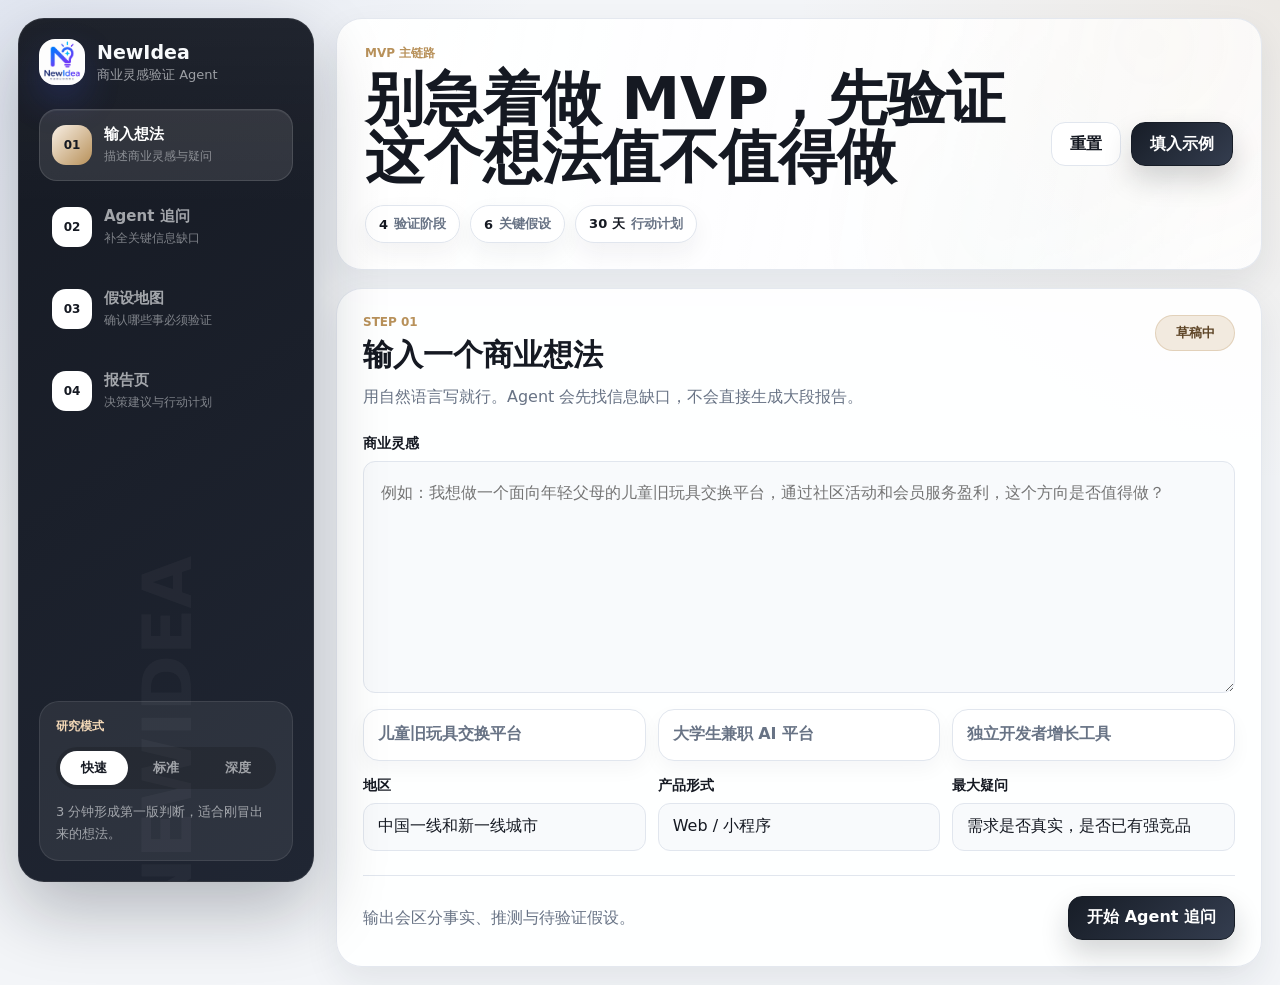
==== app.html @ b66b44ef "Initial NewIdea web MVP" ====
<!doctype html>
<html lang="zh-CN">
  <head>
    <meta charset="utf-8" />
    <meta name="viewport" content="width=device-width, initial-scale=1" />
    <title>NewIdea Validation Workspace</title>
    <link rel="icon" type="image/png" href="./assets/images/newidea-logo.png" />
    <link rel="stylesheet" href="./styles.css" />
  </head>
  <body>
    <div class="app-shell">
      <aside class="sidebar" aria-label="项目导航">
        <div class="brand">
          <div class="brand-mark" aria-hidden="true">
            <img src="./assets/images/newidea-logo.png" alt="" />
          </div>
          <div>
            <p class="brand-name">NewIdea</p>
            <p class="brand-subtitle">商业灵感验证 Agent</p>
          </div>
        </div>

        <nav class="steps" aria-label="验证流程">
          <button class="step is-active" data-step-jump="idea">
            <span class="step-index">01</span>
            <span>
              <strong>输入想法</strong>
              <small>描述商业灵感与疑问</small>
            </span>
          </button>
          <button class="step" data-step-jump="dialogue">
            <span class="step-index">02</span>
            <span>
              <strong>Agent 追问</strong>
              <small>补全关键信息缺口</small>
            </span>
          </button>
          <button class="step" data-step-jump="map">
            <span class="step-index">03</span>
            <span>
              <strong>假设地图</strong>
              <small>确认哪些事必须验证</small>
            </span>
          </button>
          <button class="step" data-step-jump="report">
            <span class="step-index">04</span>
            <span>
              <strong>报告页</strong>
              <small>决策建议与行动计划</small>
            </span>
          </button>
        </nav>

        <div class="mode-panel">
          <p class="eyebrow">研究模式</p>
          <div class="segmented" role="group" aria-label="选择研究模式">
            <button class="is-selected" data-mode="quick">快速</button>
            <button data-mode="standard">标准</button>
            <button data-mode="deep">深度</button>
          </div>
          <p class="mode-copy" id="modeCopy">3 分钟形成第一版判断，适合刚冒出来的想法。</p>
        </div>
      </aside>

      <main class="workspace">
        <header class="topbar">
          <div>
            <p class="eyebrow">MVP 主链路</p>
            <h1>别急着做 MVP，先验证这个想法值不值得做</h1>
            <div class="topbar-metrics" aria-label="当前项目概览">
              <span><strong>4</strong> 验证阶段</span>
              <span><strong>6</strong> 关键假设</span>
              <span><strong>30 天</strong> 行动计划</span>
            </div>
          </div>
          <div class="topbar-actions">
            <button class="ghost-button" id="resetBtn" type="button">重置</button>
            <button class="primary-button" id="demoBtn" type="button">填入示例</button>
          </div>
        </header>

        <section class="panel active-panel" id="ideaPanel" data-panel="idea" aria-labelledby="ideaTitle">
          <div class="panel-header">
            <div>
              <p class="eyebrow">Step 01</p>
              <h2 id="ideaTitle">输入一个商业想法</h2>
              <p class="section-copy">用自然语言写就行。Agent 会先找信息缺口，不会直接生成大段报告。</p>
            </div>
            <span class="status-pill">草稿中</span>
          </div>

          <label class="field">
            <span>商业灵感</span>
            <textarea id="ideaInput" rows="7" placeholder="例如：我想做一个面向年轻父母的儿童旧玩具交换平台，通过社区活动和会员服务盈利，这个方向是否值得做？"></textarea>
          </label>

          <div class="prompt-row" aria-label="示例想法">
            <button class="prompt-chip" data-example="我想做一个面向年轻父母的儿童旧玩具交换平台，通过社区活动和会员服务盈利，这个方向是否值得做？">儿童旧玩具交换平台</button>
            <button class="prompt-chip" data-example="我想做一个帮助大学生寻找短期兼职的 AI 平台，根据技能、时间和地点自动匹配兼职机会。">大学生兼职 AI 平台</button>
            <button class="prompt-chip" data-example="我想做一个给独立开发者用的出海 SaaS 冷启动增长工具，自动生成落地页实验和渠道测试计划。">独立开发者增长工具</button>
          </div>

          <div class="idea-meta-grid">
            <label class="field compact">
              <span>地区</span>
              <input id="marketInput" type="text" value="中国一线和新一线城市" />
            </label>
            <label class="field compact">
              <span>产品形式</span>
              <input id="formatInput" type="text" value="Web / 小程序" />
            </label>
            <label class="field compact">
              <span>最大疑问</span>
              <input id="doubtInput" type="text" value="需求是否真实，是否已有强竞品" />
            </label>
          </div>

          <div class="panel-footer">
            <p class="helper-text">输出会区分事实、推测与待验证假设。</p>
            <button class="primary-button" id="startBtn" type="button">开始 Agent 追问</button>
          </div>
        </section>

        <section class="panel" id="dialoguePanel" data-panel="dialogue" aria-labelledby="dialogueTitle">
          <div class="panel-header">
            <div>
              <p class="eyebrow">Step 02</p>
              <h2 id="dialogueTitle">Agent 追问</h2>
              <p class="section-copy">一次只问少量关键问题。回答不完整时，系统会标记为待验证。</p>
            </div>
            <span class="status-pill warning">补信息</span>
          </div>

          <div class="chat-layout">
            <div class="chat-stream" id="chatStream" aria-live="polite">
              <div class="empty-state">
                <span class="empty-icon" aria-hidden="true"></span>
                <p>输入想法后，Agent 会在这里提出 3 到 5 个关键追问。</p>
              </div>
            </div>

            <div class="answer-card">
              <div class="answer-card-header">
                <h3>你的补充</h3>
                <button class="ghost-button small" id="quickAnswerBtn" type="button">快速填充</button>
              </div>
              <label class="field">
                <span>目标用户是谁？</span>
                <input id="answerUser" type="text" placeholder="例如：25-38 岁的一二线城市年轻父母" />
              </label>
              <label class="field">
                <span>用户现在怎么解决？</span>
                <input id="answerAlternative" type="text" placeholder="例如：二手平台、亲友转赠、闲置群" />
              </label>
              <label class="field">
                <span>你的方案有什么不同？</span>
                <input id="answerDiff" type="text" placeholder="例如：本地社区活动、玩具状态标准化、信任机制" />
              </label>
              <label class="field">
                <span>你最想验证什么？</span>
                <input id="answerValidation" type="text" placeholder="例如：家长是否愿意把玩具拿出来交换并付费" />
              </label>
              <button class="primary-button full" id="buildMapBtn" type="button">生成假设地图</button>
            </div>
          </div>
        </section>

        <section class="panel" id="mapPanel" data-panel="map" aria-labelledby="mapTitle">
          <div class="panel-header">
            <div>
              <p class="eyebrow">Step 03</p>
              <h2 id="mapTitle">项目假设地图</h2>
              <p class="section-copy">把商业判断拆成可验证的关键假设，并标记重要性与证据状态。</p>
            </div>
            <span class="status-pill success">可确认</span>
          </div>

          <div class="map-toolbar">
            <div>
              <p class="toolbar-title" id="mapProjectName">未命名项目</p>
              <p class="helper-text">点击卡片可切换“未验证 / 部分验证 / 已确认”。</p>
            </div>
            <button class="ghost-button" id="addHypothesisBtn" type="button">添加假设</button>
          </div>

          <div class="hypothesis-grid" id="hypothesisGrid"></div>

          <div class="research-strip" aria-label="研究任务拆解">
            <div>
              <span class="task-dot"></span>
              <strong>竞品扫描</strong>
              <small>找直接竞品与替代方案</small>
            </div>
            <div>
              <span class="task-dot"></span>
              <strong>用户痛点</strong>
              <small>识别真实抱怨与现有成本</small>
            </div>
            <div>
              <span class="task-dot"></span>
              <strong>付费意愿</strong>
              <small>拆解谁付费、为什么付费</small>
            </div>
            <div>
              <span class="task-dot"></span>
              <strong>第一轮实验</strong>
              <small>设计可执行验证动作</small>
            </div>
          </div>

          <div class="panel-footer">
            <p class="helper-text">真实版本会在这里启动搜索 API 与证据采集队列。</p>
            <button class="primary-button" id="generateReportBtn" type="button">生成报告页</button>
          </div>
        </section>

        <section class="panel" id="reportPanel" data-panel="report" aria-labelledby="reportTitle">
          <div class="panel-header">
            <div>
              <p class="eyebrow">Step 04</p>
              <h2 id="reportTitle">商业可行性报告</h2>
              <p class="section-copy">不是给出确定答案，而是告诉你现在最应该验证什么。</p>
            </div>
            <div class="report-actions">
              <button class="ghost-button" id="printBtn" type="button">导出 PDF</button>
              <button class="ghost-button" id="pptBtn" type="button">生成 PPT 摘要</button>
            </div>
          </div>

          <div class="report-hero">
            <div>
              <p class="decision-label">建议验证后推进</p>
              <h3 id="reportProjectTitle">商业想法初步判断</h3>
              <p id="reportSummary">完成输入与追问后，这里会生成项目摘要。</p>
            </div>
            <div class="score-ring" aria-label="可行性评分">
              <span id="scoreValue">72</span>
              <small>可行性</small>
            </div>
          </div>

          <div class="report-grid">
            <article class="report-block">
              <h3>核心结论</h3>
              <ul id="conclusionList"></ul>
            </article>
            <article class="report-block">
              <h3>最大风险</h3>
              <ul id="riskList"></ul>
            </article>
            <article class="report-block wide">
              <h3>证据状态</h3>
              <div class="evidence-table" id="evidenceTable"></div>
            </article>
            <article class="report-block wide">
              <h3>下一步 30 天验证计划</h3>
              <div class="timeline" id="timeline"></div>
            </article>
          </div>
        </section>
      </main>
    </div>

    <div class="toast" id="toast" role="status" aria-live="polite"></div>
    <script src="./app.js"></script>
  </body>
</html>
---- styles.css ----
:root {
  color-scheme: light;
  --bg: #f3f5f8;
  --surface: #ffffff;
  --surface-2: #f8fafc;
  --sidebar: #151922;
  --sidebar-2: #202633;
  --ink: #151922;
  --muted: #687385;
  --faint: #9aa4b5;
  --line: #e1e6ee;
  --line-strong: #cfd7e4;
  --accent: #b8915a;
  --accent-soft: #f2eadf;
  --teal: #4c8f88;
  --blue: #4f6fbb;
  --warn: #b7791f;
  --success: #2e8064;
  --danger: #c85d4b;
  --shadow: 0 24px 60px rgba(31, 38, 52, 0.1);
  --shadow-soft: 0 14px 34px rgba(31, 38, 52, 0.08);
  --radius: 18px;
  --radius-sm: 12px;
  --ease: cubic-bezier(0.16, 1, 0.3, 1);
}

* {
  box-sizing: border-box;
}

html {
  min-height: 100%;
}

body {
  margin: 0;
  min-height: 100dvh;
  color: var(--ink);
  background:
    linear-gradient(135deg, rgba(79, 111, 187, 0.1), transparent 24%),
    radial-gradient(circle at top right, rgba(184, 145, 90, 0.12), transparent 30%),
    var(--bg);
  font-family: "Microsoft YaHei", "PingFang SC", "Segoe UI", system-ui, sans-serif;
}

button,
input,
textarea {
  font: inherit;
}

button {
  cursor: pointer;
}

.app-shell {
  display: grid;
  grid-template-columns: 296px minmax(0, 1fr);
  gap: 22px;
  min-height: 100dvh;
  padding: 18px;
}

.sidebar {
  position: sticky;
  top: 18px;
  height: calc(100dvh - 36px);
  display: grid;
  grid-template-rows: auto 1fr auto;
  gap: 24px;
  overflow: hidden;
  padding: 20px;
  color: #f8fafc;
  background:
    linear-gradient(180deg, rgba(255, 255, 255, 0.04), transparent 22%),
    linear-gradient(145deg, var(--sidebar), var(--sidebar-2));
  border: 1px solid rgba(255, 255, 255, 0.08);
  border-radius: 26px;
  box-shadow: 0 28px 70px rgba(16, 22, 35, 0.28);
}

.sidebar::before {
  content: "NEWIDEA";
  position: absolute;
  right: -34px;
  bottom: 106px;
  color: rgba(255, 255, 255, 0.035);
  font-size: 68px;
  font-weight: 900;
  letter-spacing: 0;
  transform: rotate(-90deg);
  pointer-events: none;
}

.brand {
  position: relative;
  z-index: 1;
  display: flex;
  align-items: center;
  gap: 12px;
}

.brand-mark {
  display: grid;
  width: 46px;
  height: 46px;
  place-items: center;
  overflow: hidden;
  padding: 4px;
  color: var(--sidebar);
  background: #ffffff;
  border: 1px solid rgba(255, 255, 255, 0.18);
  border-radius: 16px;
  box-shadow: 0 16px 36px rgba(64, 85, 232, 0.22);
  font-size: 22px;
  font-weight: 900;
}

.brand-mark img {
  width: 100%;
  height: 100%;
  object-fit: cover;
  object-position: center 31%;
  transform: scale(1.72);
}

.brand-name,
.brand-subtitle,
.eyebrow,
.section-copy,
.helper-text,
.mode-copy,
.toolbar-title {
  margin: 0;
}

.brand-name {
  font-size: 19px;
  font-weight: 900;
}

.brand-subtitle {
  margin-top: 3px;
  color: rgba(248, 250, 252, 0.58);
  font-size: 13px;
}

.steps {
  position: relative;
  z-index: 1;
  display: grid;
  align-content: start;
  gap: 10px;
}

.step {
  display: grid;
  grid-template-columns: 40px 1fr;
  gap: 12px;
  align-items: center;
  width: 100%;
  min-height: 72px;
  padding: 12px;
  color: rgba(248, 250, 252, 0.62);
  text-align: left;
  background: transparent;
  border: 1px solid transparent;
  border-radius: 18px;
  transition: transform 180ms var(--ease), background 180ms var(--ease), color 180ms var(--ease), border-color 180ms var(--ease);
}

.step:hover,
.step:focus-visible {
  color: #fff;
  background: rgba(255, 255, 255, 0.07);
  outline: none;
}

.step:active,
.primary-button:active,
.ghost-button:active,
.prompt-chip:active,
.hypothesis-card:active {
  transform: scale(0.985);
}

.step.is-active {
  color: #fff;
  background: rgba(255, 255, 255, 0.1);
  border-color: rgba(248, 250, 252, 0.12);
  box-shadow: inset 0 1px 0 rgba(255, 255, 255, 0.06);
}

.step-index {
  display: grid;
  height: 40px;
  place-items: center;
  color: var(--sidebar);
  background: #ffffff;
  border-radius: 14px;
  font-size: 12px;
  font-weight: 900;
}

.step.is-active .step-index {
  background: linear-gradient(135deg, #f8efe4, var(--accent));
}

.step strong,
.step small {
  display: block;
}

.step strong {
  font-size: 15px;
}

.step small {
  margin-top: 4px;
  color: rgba(248, 250, 252, 0.46);
  font-size: 12px;
  line-height: 1.35;
}

.mode-panel {
  position: relative;
  z-index: 1;
  padding: 16px;
  background: rgba(255, 255, 255, 0.07);
  border: 1px solid rgba(255, 255, 255, 0.09);
  border-radius: 20px;
}

.eyebrow {
  color: var(--accent);
  font-size: 12px;
  font-weight: 900;
  letter-spacing: 0;
  text-transform: uppercase;
}

.mode-panel .eyebrow {
  color: #f4d9b8;
}

.segmented {
  display: grid;
  grid-template-columns: repeat(3, 1fr);
  gap: 4px;
  margin: 12px 0;
  padding: 4px;
  background: rgba(0, 0, 0, 0.16);
  border-radius: 999px;
}

.segmented button {
  min-height: 34px;
  color: rgba(248, 250, 252, 0.58);
  background: transparent;
  border: 0;
  border-radius: 999px;
  font-size: 13px;
  font-weight: 800;
}

.segmented .is-selected {
  color: var(--sidebar);
  background: #ffffff;
}

.mode-copy {
  color: rgba(248, 250, 252, 0.58);
  font-size: 13px;
  line-height: 1.65;
}

.section-copy,
.helper-text {
  color: var(--muted);
  line-height: 1.65;
}

.workspace {
  display: grid;
  align-content: start;
  gap: 18px;
  min-width: 0;
}

.topbar,
.panel {
  background: rgba(255, 255, 255, 0.92);
  border: 1px solid rgba(225, 230, 238, 0.9);
  border-radius: 26px;
  box-shadow: var(--shadow-soft);
}

.topbar {
  display: grid;
  grid-template-columns: minmax(0, 1fr) auto;
  align-items: center;
  gap: 24px;
  min-height: 180px;
  overflow: hidden;
  padding: 26px 28px;
  background:
    linear-gradient(100deg, rgba(255, 255, 255, 0.95), rgba(255, 255, 255, 0.82)),
    radial-gradient(circle at 88% 10%, rgba(184, 145, 90, 0.22), transparent 28%),
    radial-gradient(circle at 72% 82%, rgba(76, 143, 136, 0.16), transparent 28%);
}

.topbar h1 {
  max-width: 900px;
  margin: 8px 0 0;
  font-size: clamp(34px, 4.6vw, 64px);
  line-height: 0.98;
  letter-spacing: 0;
}

.topbar-metrics {
  display: flex;
  flex-wrap: wrap;
  gap: 10px;
  margin-top: 20px;
}

.topbar-metrics span {
  display: inline-flex;
  align-items: center;
  min-height: 38px;
  padding: 0 13px;
  color: var(--muted);
  background: #fff;
  border: 1px solid var(--line);
  border-radius: 999px;
  box-shadow: 0 10px 24px rgba(31, 38, 52, 0.06);
  font-size: 13px;
  font-weight: 800;
}

.topbar-metrics strong {
  margin-right: 6px;
  color: var(--ink);
}

.topbar-actions,
.report-actions,
.panel-footer {
  display: flex;
  align-items: center;
  gap: 10px;
  flex-wrap: wrap;
}

.panel {
  display: none;
  padding: 26px;
  animation: panelIn 320ms var(--ease);
}

.panel.active-panel {
  display: block;
}

@keyframes panelIn {
  from {
    opacity: 0;
    transform: translateY(8px);
  }
  to {
    opacity: 1;
    transform: translateY(0);
  }
}

.panel-header {
  display: flex;
  justify-content: space-between;
  gap: 20px;
  margin-bottom: 24px;
}

.panel-header h2 {
  margin: 6px 0 8px;
  font-size: 30px;
  letter-spacing: 0;
}

.status-pill {
  align-self: start;
  min-width: 80px;
  padding: 8px 12px;
  color: #5e4527;
  text-align: center;
  background: var(--accent-soft);
  border: 1px solid rgba(184, 145, 90, 0.28);
  border-radius: 999px;
  font-size: 13px;
  font-weight: 900;
}

.status-pill.warning {
  color: #7f5a12;
  background: #fff3d8;
  border-color: rgba(183, 121, 31, 0.24);
}

.status-pill.success {
  color: #1f6846;
  background: #dcf3e9;
  border-color: rgba(46, 128, 100, 0.22);
}

.field {
  display: grid;
  gap: 8px;
}

.field span {
  color: var(--ink);
  font-size: 14px;
  font-weight: 900;
}

textarea,
input {
  width: 100%;
  color: var(--ink);
  background: var(--surface-2);
  border: 1px solid var(--line);
  border-radius: var(--radius-sm);
  outline: none;
  transition: border-color 160ms var(--ease), box-shadow 160ms var(--ease), background 160ms var(--ease);
}

textarea {
  resize: vertical;
  min-height: 176px;
  padding: 17px;
  line-height: 1.75;
}

input {
  min-height: 48px;
  padding: 0 14px;
}

textarea:focus,
input:focus {
  background: #fff;
  border-color: var(--accent);
  box-shadow: 0 0 0 4px rgba(184, 145, 90, 0.14);
}

.prompt-row,
.idea-meta-grid {
  display: grid;
  gap: 12px;
  margin-top: 16px;
}

.prompt-row {
  grid-template-columns: repeat(3, minmax(0, 1fr));
}

.prompt-chip {
  min-height: 52px;
  padding: 12px 14px;
  color: var(--muted);
  text-align: left;
  background: #fff;
  border: 1px solid var(--line);
  border-radius: 16px;
  box-shadow: 0 8px 20px rgba(31, 38, 52, 0.04);
  font-weight: 800;
  transition: transform 160ms var(--ease), border-color 160ms var(--ease), color 160ms var(--ease), box-shadow 160ms var(--ease);
}

.prompt-chip:hover,
.prompt-chip:focus-visible {
  color: var(--ink);
  border-color: rgba(184, 145, 90, 0.42);
  box-shadow: 0 14px 28px rgba(31, 38, 52, 0.08);
  outline: none;
}

.idea-meta-grid {
  grid-template-columns: repeat(3, minmax(0, 1fr));
}

.panel-footer {
  justify-content: space-between;
  margin-top: 24px;
  padding-top: 20px;
  border-top: 1px solid var(--line);
}

.primary-button,
.ghost-button {
  min-height: 44px;
  padding: 0 18px;
  border-radius: 14px;
  font-weight: 900;
  transition: transform 160ms var(--ease), border-color 160ms var(--ease), background 160ms var(--ease), box-shadow 160ms var(--ease);
}

.primary-button {
  color: #fff;
  background: linear-gradient(135deg, #171d27, #343d4f);
  border: 1px solid #171d27;
  box-shadow: 0 14px 28px rgba(21, 25, 34, 0.18);
}

.primary-button:hover,
.primary-button:focus-visible {
  background: linear-gradient(135deg, #202736, #43506a);
  box-shadow: 0 18px 34px rgba(21, 25, 34, 0.22);
  outline: none;
}

.ghost-button {
  color: var(--ink);
  background: #fff;
  border: 1px solid var(--line);
}

.ghost-button:hover,
.ghost-button:focus-visible {
  border-color: var(--accent);
  box-shadow: 0 10px 22px rgba(31, 38, 52, 0.07);
  outline: none;
}

.ghost-button.small {
  min-height: 36px;
  padding: 0 12px;
  font-size: 13px;
}

.primary-button.full {
  width: 100%;
  margin-top: 4px;
}

.chat-layout {
  display: grid;
  grid-template-columns: minmax(0, 1fr) 390px;
  gap: 18px;
}

.chat-stream {
  min-height: 500px;
  padding: 18px;
  background:
    linear-gradient(180deg, rgba(248, 250, 252, 0.92), rgba(255, 255, 255, 0.92)),
    repeating-linear-gradient(0deg, transparent 0 42px, rgba(225, 230, 238, 0.5) 42px 43px);
  border: 1px solid var(--line);
  border-radius: 20px;
}

.empty-state {
  display: grid;
  min-height: 440px;
  place-items: center;
  align-content: center;
  gap: 14px;
  color: var(--muted);
  text-align: center;
}

.empty-icon {
  width: 46px;
  height: 46px;
  border: 9px solid rgba(184, 145, 90, 0.16);
  border-top-color: var(--accent);
  border-radius: 50%;
}

.message {
  max-width: 86%;
  margin-bottom: 12px;
  padding: 14px 15px;
  line-height: 1.68;
  background: #fff;
  border: 1px solid var(--line);
  border-radius: 18px;
  box-shadow: 0 8px 20px rgba(31, 38, 52, 0.04);
}

.message.user {
  margin-left: auto;
  color: #fff;
  background: linear-gradient(135deg, #384357, #171d27);
  border-color: #384357;
}

.message strong {
  display: block;
  margin-bottom: 3px;
}

.answer-card,
.report-block {
  padding: 18px;
  background: #fff;
  border: 1px solid var(--line);
  border-radius: 20px;
  box-shadow: 0 10px 26px rgba(31, 38, 52, 0.05);
}

.answer-card {
  display: grid;
  gap: 14px;
  align-content: start;
}

.answer-card-header {
  display: flex;
  align-items: center;
  justify-content: space-between;
  gap: 12px;
}

.answer-card h3,
.report-block h3 {
  margin: 0;
  font-size: 17px;
}

.map-toolbar {
  display: flex;
  align-items: center;
  justify-content: space-between;
  gap: 14px;
  margin-bottom: 16px;
}

.toolbar-title {
  font-size: 22px;
  font-weight: 900;
}

.hypothesis-grid {
  display: grid;
  grid-template-columns: repeat(3, minmax(0, 1fr));
  gap: 14px;
}

.hypothesis-card {
  display: grid;
  gap: 12px;
  min-height: 194px;
  padding: 18px;
  text-align: left;
  background: #fff;
  border: 1px solid var(--line);
  border-radius: 20px;
  box-shadow: 0 10px 26px rgba(31, 38, 52, 0.05);
  transition: transform 160ms var(--ease), border-color 160ms var(--ease), box-shadow 160ms var(--ease);
}

.hypothesis-card::before {
  content: "";
  width: 42px;
  height: 4px;
  background: var(--accent);
  border-radius: 999px;
}

.hypothesis-card:nth-child(2n)::before {
  background: var(--teal);
}

.hypothesis-card:nth-child(3n)::before {
  background: var(--blue);
}

.hypothesis-card:hover,
.hypothesis-card:focus-visible {
  border-color: rgba(184, 145, 90, 0.42);
  box-shadow: 0 18px 34px rgba(31, 38, 52, 0.08);
  outline: none;
}

.hypothesis-card h3 {
  margin: 0;
  font-size: 17px;
}

.hypothesis-card p {
  margin: 0;
  color: var(--muted);
  line-height: 1.65;
}

.card-meta {
  display: flex;
  align-items: center;
  justify-content: space-between;
  gap: 10px;
  margin-top: auto;
}

.badge {
  display: inline-flex;
  align-items: center;
  min-height: 28px;
  padding: 0 10px;
  border-radius: 999px;
  font-size: 12px;
  font-weight: 900;
}

.badge.unverified {
  color: #8a4b12;
  background: #fff3dc;
}

.badge.partial {
  color: #1e6178;
  background: #dff2f6;
}

.badge.confirmed {
  color: #1f6846;
  background: #dcf3e9;
}

.importance {
  color: var(--muted);
  font-size: 13px;
}

.research-strip {
  display: grid;
  grid-template-columns: repeat(4, minmax(0, 1fr));
  gap: 12px;
  margin-top: 18px;
}

.research-strip div {
  display: grid;
  gap: 8px;
  padding: 16px;
  background: var(--surface-2);
  border: 1px solid var(--line);
  border-radius: 18px;
}

.task-dot {
  width: 10px;
  height: 10px;
  background: var(--accent);
  border-radius: 50%;
  box-shadow: 0 0 0 5px rgba(184, 145, 90, 0.14);
}

.research-strip small {
  color: var(--muted);
  line-height: 1.45;
}

.report-hero {
  display: grid;
  grid-template-columns: minmax(0, 1fr) 160px;
  gap: 20px;
  align-items: center;
  margin-bottom: 18px;
  overflow: hidden;
  padding: 24px;
  color: #fff;
  background:
    radial-gradient(circle at 88% 20%, rgba(184, 145, 90, 0.35), transparent 30%),
    linear-gradient(135deg, #171d27, #354156 58%, #4c625f);
  border-radius: 22px;
}

.decision-label {
  display: inline-flex;
  margin: 0 0 14px;
  padding: 8px 11px;
  color: #4f3516;
  background: #f5e6d1;
  border-radius: 999px;
  font-weight: 900;
}

.report-hero h3 {
  margin: 0;
  font-size: 32px;
  letter-spacing: 0;
}

.report-hero p:last-child {
  max-width: 780px;
  margin: 10px 0 0;
  color: rgba(255, 255, 255, 0.78);
  line-height: 1.75;
}

.score-ring {
  display: grid;
  width: 138px;
  height: 138px;
  place-items: center;
  align-content: center;
  justify-self: end;
  border: 10px solid rgba(255, 255, 255, 0.16);
  border-top-color: #f5e6d1;
  border-right-color: var(--teal);
  border-radius: 50%;
}

.score-ring span {
  font-size: 40px;
  font-weight: 900;
}

.score-ring small {
  color: rgba(255, 255, 255, 0.7);
}

.report-grid {
  display: grid;
  grid-template-columns: repeat(2, minmax(0, 1fr));
  gap: 14px;
}

.report-block.wide {
  grid-column: 1 / -1;
}

.report-block ul {
  display: grid;
  gap: 10px;
  margin: 14px 0 0;
  padding-left: 20px;
  color: var(--muted);
  line-height: 1.68;
}

.evidence-table {
  display: grid;
  gap: 8px;
  margin-top: 14px;
}

.evidence-row {
  display: grid;
  grid-template-columns: 150px 1fr 120px;
  gap: 10px;
  align-items: center;
  padding: 13px;
  background: var(--surface-2);
  border: 1px solid var(--line);
  border-radius: 16px;
}

.timeline {
  display: grid;
  grid-template-columns: repeat(3, minmax(0, 1fr));
  gap: 12px;
  margin-top: 14px;
}

.timeline-step {
  padding: 16px;
  background: var(--surface-2);
  border: 1px solid var(--line);
  border-radius: 18px;
}

.timeline-step strong,
.timeline-step span {
  display: block;
}

.timeline-step span {
  margin-top: 8px;
  color: var(--muted);
  line-height: 1.58;
}

.toast {
  position: fixed;
  right: 24px;
  bottom: 24px;
  z-index: 20;
  max-width: 320px;
  padding: 13px 15px;
  color: #fff;
  background: var(--sidebar);
  border-radius: 14px;
  box-shadow: var(--shadow);
  opacity: 0;
  transform: translateY(12px);
  pointer-events: none;
  transition: opacity 220ms var(--ease), transform 220ms var(--ease);
}

.toast.is-visible {
  opacity: 1;
  transform: translateY(0);
}

@media (max-width: 1120px) {
  .app-shell {
    grid-template-columns: 1fr;
  }

  .sidebar {
    position: static;
    height: auto;
  }

  .sidebar::before {
    display: none;
  }

  .steps,
  .prompt-row,
  .idea-meta-grid,
  .hypothesis-grid,
  .research-strip,
  .timeline {
    grid-template-columns: repeat(2, minmax(0, 1fr));
  }

  .chat-layout {
    grid-template-columns: 1fr;
  }
}

@media (max-width: 720px) {
  .app-shell {
    padding: 12px;
  }

  .sidebar,
  .topbar,
  .panel {
    border-radius: 22px;
  }

  .topbar,
  .panel-header,
  .panel-footer,
  .map-toolbar,
  .report-hero {
    display: grid;
  }

  .topbar {
    min-height: auto;
    padding: 22px;
  }

  .topbar h1 {
    font-size: 34px;
  }

  .panel {
    padding: 20px;
  }

  .prompt-row,
  .idea-meta-grid,
  .hypothesis-grid,
  .research-strip,
  .report-grid,
  .timeline,
  .report-hero {
    grid-template-columns: 1fr;
  }

  .steps {
    grid-template-columns: 1fr;
  }

  .topbar-actions,
  .report-actions,
  .panel-footer {
    align-items: stretch;
  }

  .topbar-actions .primary-button,
  .topbar-actions .ghost-button,
  .panel-footer .primary-button,
  .panel-footer .ghost-button {
    width: 100%;
  }

  .score-ring {
    justify-self: start;
  }

  .evidence-row {
    grid-template-columns: 1fr;
  }

  .message {
    max-width: 100%;
  }
}

@media (prefers-reduced-motion: reduce) {
  *,
  *::before,
  *::after {
    animation-duration: 1ms !important;
    scroll-behavior: auto !important;
    transition-duration: 1ms !important;
  }
}
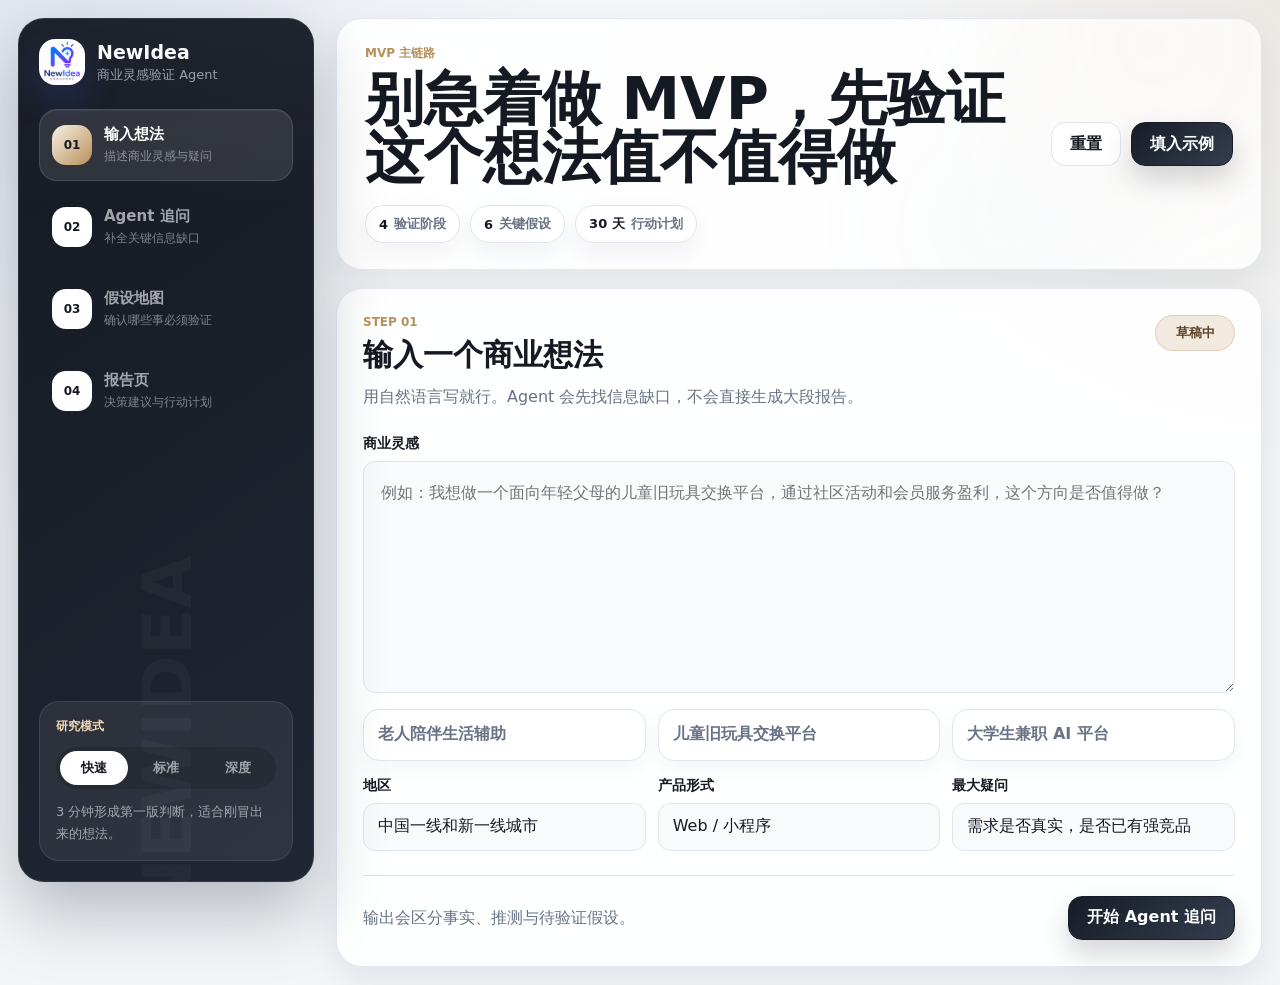
==== commit 4e1a49c8: "Add report poster question framework" ====
--- a/app.html
+++ b/app.html
@@ -95,9 +95,9 @@
           </label>
 
           <div class="prompt-row" aria-label="示例想法">
+            <button class="prompt-chip" data-example="我想做一个老人陪伴生活辅助平台，为独居或半独居老人提供陪伴聊天、用药提醒、医院陪护提醒、生活辅助和紧急求助服务。">老人陪伴生活辅助</button>
             <button class="prompt-chip" data-example="我想做一个面向年轻父母的儿童旧玩具交换平台，通过社区活动和会员服务盈利，这个方向是否值得做？">儿童旧玩具交换平台</button>
             <button class="prompt-chip" data-example="我想做一个帮助大学生寻找短期兼职的 AI 平台，根据技能、时间和地点自动匹配兼职机会。">大学生兼职 AI 平台</button>
-            <button class="prompt-chip" data-example="我想做一个给独立开发者用的出海 SaaS 冷启动增长工具，自动生成落地页实验和渠道测试计划。">独立开发者增长工具</button>
           </div>
 
           <div class="idea-meta-grid">
@@ -144,6 +144,7 @@
                 <h3>你的补充</h3>
                 <button class="ghost-button small" id="quickAnswerBtn" type="button">快速填充</button>
               </div>
+              <p class="helper-text compact-copy">这些问题会决定最终报告海报里的评分、图表、画像、竞品和下一步建议。</p>
               <label class="field">
                 <span>目标用户是谁？</span>
                 <input id="answerUser" type="text" placeholder="例如：25-38 岁的一二线城市年轻父母" />
@@ -160,6 +161,37 @@
                 <span>你最想验证什么？</span>
                 <input id="answerValidation" type="text" placeholder="例如：家长是否愿意把玩具拿出来交换并付费" />
               </label>
+              <div class="question-pack">
+                <p class="question-pack-title">报告海报字段</p>
+                <label class="field">
+                  <span>用户痛点 TOP 5</span>
+                  <textarea id="answerPains" rows="3" placeholder="例如：闲置无处处理；担心卫生安全；不信任陌生交易；玩具价格高；孩子兴趣变化快"></textarea>
+                </label>
+                <label class="field">
+                  <span>主要使用场景与占比</span>
+                  <input id="answerScenes" type="text" placeholder="例如：社区交换45%，亲友转赠25%，二手平台20%，线下活动10%" />
+                </label>
+                <label class="field">
+                  <span>付费意愿与价格区间</span>
+                  <input id="answerPayment" type="text" placeholder="例如：月费19-49元；愿为消毒、配送、活动组织付费" />
+                </label>
+                <label class="field">
+                  <span>直接竞品或替代方案</span>
+                  <input id="answerCompetitors" type="text" placeholder="例如：闲鱼、社区团购群、亲子活动机构、线下跳蚤市场" />
+                </label>
+                <label class="field">
+                  <span>用户画像关键特征</span>
+                  <input id="answerPersona" type="text" placeholder="例如：二孩家庭、重视安全、时间紧、希望省钱但更在意信任" />
+                </label>
+                <label class="field">
+                  <span>关键功能热词</span>
+                  <input id="answerFeatures" type="text" placeholder="例如：身份认证、玩具消毒、同城匹配、积分交换、亲子活动" />
+                </label>
+                <label class="field">
+                  <span>最需要规避的风险</span>
+                  <input id="answerRisks" type="text" placeholder="例如：卫生安全、信任纠纷、履约成本、冷启动供给不足" />
+                </label>
+              </div>
               <button class="primary-button full" id="buildMapBtn" type="button">生成假设地图</button>
             </div>
           </div>
@@ -253,6 +285,18 @@
               <div class="evidence-table" id="evidenceTable"></div>
             </article>
             <article class="report-block wide">
+              <h3>可视化报告海报蓝图</h3>
+              <div class="poster-blueprint" id="posterBlueprint"></div>
+            </article>
+            <article class="report-block wide">
+              <h3>Agent 追问框架</h3>
+              <div class="framework-grid" id="questionFramework"></div>
+            </article>
+            <article class="report-block wide">
+              <h3>平台预埋提示词</h3>
+              <div class="prompt-stack" id="promptStack"></div>
+            </article>
+            <article class="report-block wide">
               <h3>下一步 30 天验证计划</h3>
               <div class="timeline" id="timeline"></div>
             </article>
--- a/styles.css
+++ b/styles.css
@@ -280,6 +280,10 @@
   line-height: 1.65;
 }
 
+.compact-copy {
+  font-size: 13px;
+}
+
 .workspace {
   display: grid;
   align-content: start;
@@ -612,6 +616,23 @@
   display: grid;
   gap: 14px;
   align-content: start;
+}
+
+.question-pack {
+  display: grid;
+  gap: 12px;
+  margin-top: 4px;
+  padding: 14px;
+  background: var(--surface-2);
+  border: 1px solid var(--line);
+  border-radius: 18px;
+}
+
+.question-pack-title {
+  margin: 0;
+  color: var(--accent);
+  font-size: 13px;
+  font-weight: 900;
 }
 
 .answer-card-header {
@@ -861,6 +882,83 @@
   grid-template-columns: repeat(3, minmax(0, 1fr));
   gap: 12px;
   margin-top: 14px;
+}
+
+.poster-blueprint {
+  display: grid;
+  grid-template-columns: repeat(4, minmax(0, 1fr));
+  gap: 12px;
+  margin-top: 14px;
+}
+
+.blueprint-card,
+.framework-card,
+.prompt-card {
+  background: var(--surface-2);
+  border: 1px solid var(--line);
+  border-radius: 18px;
+}
+
+.blueprint-card {
+  display: grid;
+  gap: 8px;
+  min-height: 142px;
+  padding: 15px;
+}
+
+.blueprint-card strong,
+.framework-card strong {
+  color: var(--ink);
+}
+
+.blueprint-card span,
+.framework-card p,
+.prompt-card p {
+  margin: 0;
+  color: var(--muted);
+  line-height: 1.58;
+}
+
+.blueprint-card small {
+  align-self: end;
+  color: var(--faint);
+  line-height: 1.45;
+}
+
+.framework-grid {
+  display: grid;
+  grid-template-columns: repeat(3, minmax(0, 1fr));
+  gap: 12px;
+  margin-top: 14px;
+}
+
+.framework-card {
+  display: grid;
+  gap: 8px;
+  padding: 15px;
+}
+
+.prompt-stack {
+  display: grid;
+  gap: 10px;
+  margin-top: 14px;
+}
+
+.prompt-card {
+  padding: 0;
+  overflow: hidden;
+}
+
+.prompt-card summary {
+  min-height: 48px;
+  padding: 14px 16px;
+  color: var(--ink);
+  font-weight: 900;
+  cursor: pointer;
+}
+
+.prompt-card p {
+  padding: 0 16px 16px;
 }
 
 .timeline-step {
@@ -922,6 +1020,8 @@
   .idea-meta-grid,
   .hypothesis-grid,
   .research-strip,
+  .poster-blueprint,
+  .framework-grid,
   .timeline {
     grid-template-columns: repeat(2, minmax(0, 1fr));
   }
@@ -967,6 +1067,8 @@
   .idea-meta-grid,
   .hypothesis-grid,
   .research-strip,
+  .poster-blueprint,
+  .framework-grid,
   .report-grid,
   .timeline,
   .report-hero {
